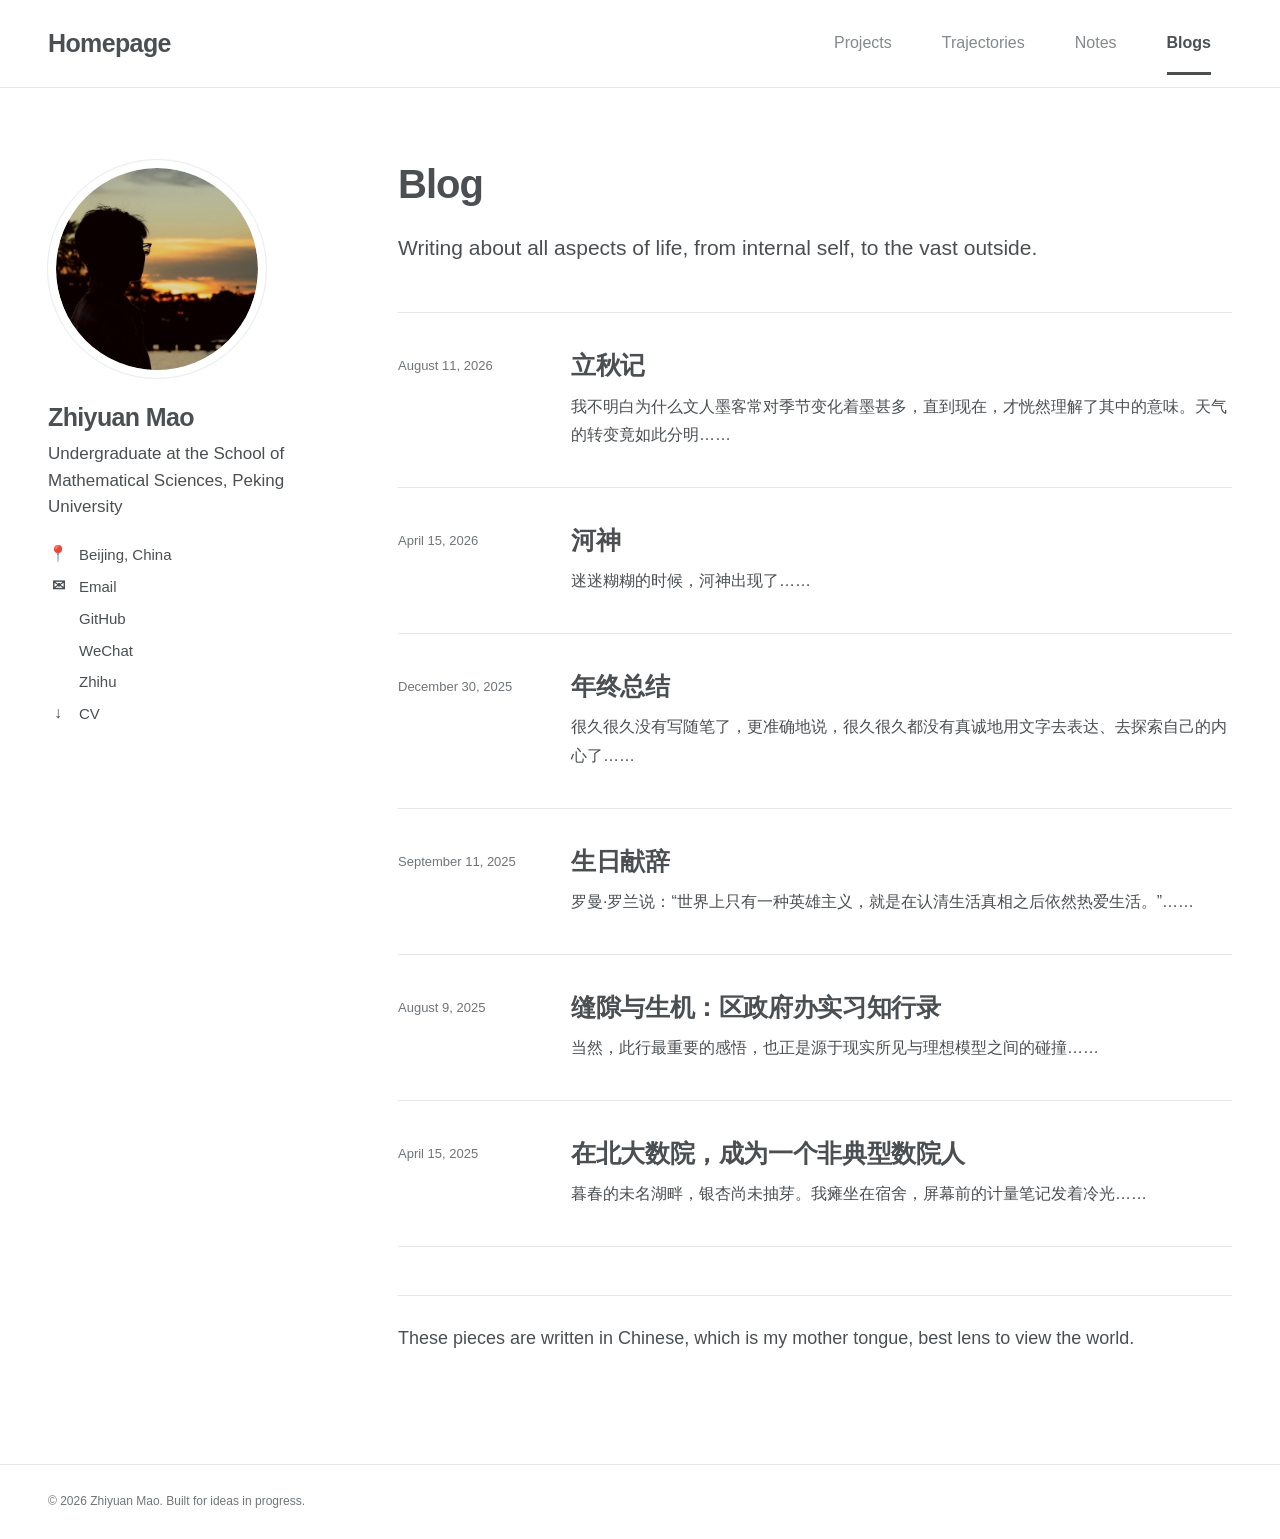
==== blog.html @ a297df73 "Rebuild personal academic website" ====
<!doctype html><html lang="en"><head><meta charset="utf-8"><meta name="viewport" content="width=device-width,initial-scale=1"><meta name="description" content="Essays and blog posts by Zhiyuan Mao."><title>Blogs · Zhiyuan Mao</title><link rel="icon" href="assets/images/site-icon.png" type="image/png"><link rel="apple-touch-icon" href="assets/images/site-icon.png"><link rel="stylesheet" href="styles.css?v=4"><script src="script.js" defer></script></head>
<body data-page="blog"><a class="skip-link" href="#content">Skip to content</a><header class="site-header"><div class="nav-wrap"><a class="site-name" href="index.html">Homepage</a><nav class="site-nav" id="site-nav"><a href="projects.html" data-nav="projects">Projects</a><a href="trajectories.html" data-nav="trajectories">Trajectories</a><a href="notes.html" data-nav="notes">Notes</a><a href="blog.html" data-nav="blog">Blogs</a></nav></div></header>
<div class="page-shell"><aside class="profile"><div class="avatar"><img src="assets/images/zhiyuan-sunset.jpg" alt="Zhiyuan Mao at sunset"></div><h1>Zhiyuan Mao</h1><p class="profile-role">Undergraduate at the School of Mathematical Sciences, Peking University</p><ul class="contact-list"><li><span class="contact-symbol" aria-hidden="true">📍</span> Beijing, China</li><li><span class="contact-symbol" aria-hidden="true">✉</span> <a href="mailto:2300012108@stu.pku.edu.cn">Email</a></li><li><span class="contact-symbol" aria-hidden="true"><img src="https://cdn.simpleicons.org/github/4b4f52" alt=""></span> <a href="https://github.com/maozy-leo" target="_blank" rel="noreferrer">GitHub</a></li><li><span class="contact-symbol" aria-hidden="true"><img src="https://cdn.simpleicons.org/wechat/4b4f52" alt=""></span> <button class="contact-copy" type="button" data-copy="Mzy_2005">WeChat</button></li><li><span class="contact-symbol" aria-hidden="true"><img src="https://cdn.simpleicons.org/zhihu/4b4f52" alt=""></span> <a href="https://www.zhihu.com/people/humble-90-68" target="_blank" rel="noreferrer">Zhihu</a></li><li><span class="contact-symbol" aria-hidden="true">↓</span> <a href="assets/documents/zhiyuan-mao-cv.pdf" target="_blank">CV</a></li></ul></aside>
<main class="content" id="content"><header class="page-header"><p class="eyebrow">Essays &amp; reflections</p><h1>Blog</h1><p class="lead">Writing about all aspects of life, from internal self, to the vast outside.</p></header>
<div class="post-list">
<a href="https://mp.weixin.qq.com/s/UsG-Gn15yuizBXa1ISyDGQ" target="_blank" rel="noreferrer"><time datetime="2026-08-11">August 11, 2026</time><div><h2>立秋记</h2><p lang="zh-CN">我不明白为什么文人墨客常对季节变化着墨甚多，直到现在，才恍然理解了其中的意味。天气的转变竟如此分明……</p></div></a>
<a href="https://mp.weixin.qq.com/s/AKpI6e7xXTWlcbPs5qrewg" target="_blank" rel="noreferrer"><time datetime="2026-04-15">April 15, 2026</time><div><h2>河神</h2><p lang="zh-CN">迷迷糊糊的时候，河神出现了……</p></div></a>
<a href="https://mp.weixin.qq.com/s/a4A9YScP0tRx94cl_0BNVg" target="_blank" rel="noreferrer"><time datetime="2025-12-30">December 30, 2025</time><div><h2>年终总结</h2><p lang="zh-CN">很久很久没有写随笔了，更准确地说，很久很久都没有真诚地用文字去表达、去探索自己的内心了……</p></div></a>
<a href="https://mp.weixin.qq.com/s/jt0pV4rtdBfdjqhhUS5bHw" target="_blank" rel="noreferrer"><time datetime="2025-09-11">September 11, 2025</time><div><h2>生日献辞</h2><p lang="zh-CN">罗曼·罗兰说：“世界上只有一种英雄主义，就是在认清生活真相之后依然热爱生活。”……</p></div></a>
<a href="https://mp.weixin.qq.com/s/BDJ0Nj8sqaiyDmtOJWQtOw" target="_blank" rel="noreferrer"><time datetime="2025-08-09">August 9, 2025</time><div><h2>缝隙与生机：区政府办实习知行录</h2><p lang="zh-CN">当然，此行最重要的感悟，也正是源于现实所见与理想模型之间的碰撞……</p></div></a>
<a href="https://mp.weixin.qq.com/s/tCWt-WNMfPXHjz2b7XeX2A" target="_blank" rel="noreferrer"><time datetime="2025-04-15">April 15, 2025</time><div><h2>在北大数院，成为一个非典型数院人</h2><p lang="zh-CN">暮春的未名湖畔，银杏尚未抽芽。我瘫坐在宿舍，屏幕前的计量笔记发着冷光……</p></div></a>
</div><p class="blog-closing">These pieces are written in Chinese, which is my mother tongue, best lens to view the world.</p>
</main></div><div class="copy-toast" role="status" aria-live="polite" aria-atomic="true">WeChat ID copied to clipboard.</div><footer class="site-footer"><p>© <span id="year"></span> Zhiyuan Mao. Built for ideas in progress.</p></footer></body></html>
---- styles.css ----
@import url('https://fonts.googleapis.com/css2?family=DM+Sans:wght@400;500;600&family=Libre+Franklin:wght@400;500;600;700&family=Source+Serif+4:opsz,wght@8..60,400;8..60,500;8..60,600&display=swap');

:root { --ink:#252a2e; --ink-soft:#5f686f; --ink-faint:#8b9297; --blue:#1769aa; --blue-dark:#0f4f83; --blue-pale:#e9f3fa; --line:#e2e6e8; --paper:#fff; --wash:#f6f8f9; --serif:"Source Serif 4",Georgia,serif; --sans:"Libre Franklin",Arial,sans-serif; --display:"DM Sans",Arial,sans-serif; --content:1120px; }
* { box-sizing:border-box; }
html { scroll-behavior:smooth; }
body { margin:0; background:var(--paper); color:var(--ink); font-family:var(--sans); font-size:15px; line-height:1.75; -webkit-font-smoothing:antialiased; }
a { color:var(--blue); text-decoration-thickness:1px; text-underline-offset:3px; }
a:hover { color:var(--blue-dark); }
.skip-link { position:fixed; left:16px; top:-80px; z-index:100; padding:9px 14px; background:var(--ink); color:white; }
.skip-link:focus { top:12px; }
.site-header { position:sticky; top:0; z-index:20; height:68px; border-bottom:1px solid var(--line); background:rgba(255,255,255,.94); backdrop-filter:blur(12px); }
.nav-wrap { width:min(calc(100% - 44px),var(--content)); height:100%; margin:0 auto; display:flex; align-items:center; }
.site-name { color:var(--ink); font-family:var(--display); font-size:19px; font-weight:600; letter-spacing:-.02em; text-decoration:none; }
.site-nav { display:flex; align-items:stretch; height:100%; margin-left:auto; }
.site-nav a { position:relative; display:grid; place-items:center; padding:0 18px; color:#4d555a; font-size:13px; font-weight:500; text-decoration:none; }
.site-nav a::after { content:""; position:absolute; left:18px; right:18px; bottom:-1px; height:2px; background:var(--blue); transform:scaleX(0); transition:transform .2s ease; }
.site-nav a:hover { color:var(--blue); }
.site-nav a.active { color:var(--ink); }
.site-nav a.active::after { transform:scaleX(1); }
.menu-button { display:none; margin-left:auto; border:0; background:transparent; color:var(--ink); font:600 13px var(--sans); }
.page-shell { width:min(calc(100% - 44px),var(--content)); margin:0 auto; display:grid; grid-template-columns:230px minmax(0,1fr); gap:clamp(54px,8vw,105px); padding:66px 0 90px; }
.profile { align-self:start; position:sticky; top:112px; }
.avatar { width:176px; height:176px; display:grid; place-items:center; border-radius:50%; background:radial-gradient(circle at 32% 26%,#edf5fa,#c6dfed 56%,#8bbbd4); box-shadow:inset 0 0 0 1px rgba(23,105,170,.12); }
.avatar img { position:relative; z-index:2; display:block; width:100%; height:100%; border-radius:inherit; object-fit:cover; object-position:center; }
.avatar span { color:rgba(15,79,131,.62); font-family:var(--serif); font-size:49px; font-weight:500; letter-spacing:-.05em; }
.profile h1 { margin:23px 0 4px; font:600 23px/1.25 var(--display); letter-spacing:-.025em; }
.profile-role { margin:0; color:var(--ink-soft); font:14px/1.55 var(--serif); }
.profile-line { margin:9px 0 24px; color:var(--ink-faint); font-size:11px; letter-spacing:.04em; text-transform:uppercase; }
.contact-list { display:grid; gap:9px; margin:0; padding:19px 0 0; border-top:1px solid var(--line); list-style:none; }
.profile .contact-list { margin-top:24px; }
.contact-list li { display:grid; grid-template-columns:18px 1fr; gap:6px; align-items:start; color:var(--ink-soft); font-size:12px; line-height:1.5; }
.contact-list li>span:first-child { color:var(--ink-faint); text-align:center; }
.contact-symbol { display:grid; width:20px; min-height:20px; place-items:center; font-size:16px; line-height:1; }
.contact-symbol img { display:block; width:16px; height:16px; }
.contact-list a { color:inherit; text-decoration:none; }
.contact-list a,.contact-copy { overflow-wrap:anywhere; }
.contact-list a:hover { color:var(--blue); }
.contact-copy { margin:0; padding:0; border:0; background:transparent; color:inherit; font:inherit; line-height:inherit; text-align:left; cursor:pointer; }
.contact-copy:hover,.contact-copy:focus-visible { color:var(--blue); text-decoration:underline; text-underline-offset:2px; }
.content { min-width:0; }
.intro { padding:3px 0 59px; border-bottom:1px solid var(--line); }
.eyebrow,.section-title>p { margin:0 0 11px; color:var(--blue); font-size:10px; font-weight:700; letter-spacing:.16em; text-transform:uppercase; }
.intro h2,.page-header h1 { margin:0 0 22px; font:500 clamp(39px,5vw,61px)/1.06 var(--serif); letter-spacing:-.035em; }
.lead { margin:0 0 26px; color:#353d42; font:400 clamp(20px,2.3vw,26px)/1.52 var(--serif); }
.intro>p:not(.eyebrow):not(.lead) { max-width:780px; color:var(--ink-soft); }
.intro-links { display:flex; gap:24px; align-items:center; margin-top:30px; }
.button { display:inline-flex; align-items:center; min-height:43px; padding:0 18px; border-radius:3px; background:var(--blue); color:white; font-size:12px; font-weight:600; text-decoration:none; }
.button:hover { background:var(--blue-dark); color:white; }
.text-link { font-size:12px; font-weight:600; text-decoration:none; }
.text-link span { margin-left:3px; }
.home-section { display:grid; grid-template-columns:220px 1fr; gap:35px; padding:55px 0; border-bottom:1px solid var(--line); }
.section-title h2 { margin:0; font:600 20px/1.25 var(--display); letter-spacing:-.025em; }
.timeline { display:grid; gap:30px; }
.timeline article { display:grid; grid-template-columns:105px 1fr; gap:20px; }
.timeline time,.honors-list>li>span { padding-top:3px; color:var(--ink-faint); font-size:10px; font-weight:600; letter-spacing:.04em; }
.timeline h3,.skill-grid h3 { margin:0; font:600 16px/1.35 var(--display); letter-spacing:-.015em; }
.timeline .meta { margin:2px 0 8px; color:var(--blue); font:500 13px/1.45 var(--serif); }
.timeline p:not(.meta),.skill-grid p { margin:0; color:var(--ink-soft); font-size:13px; line-height:1.65; }
.skill-grid { display:grid; grid-template-columns:repeat(3,1fr); gap:0; border:1px solid var(--line); }
.skill-grid article { min-height:185px; padding:20px; border-right:1px solid var(--line); }
.skill-grid article:last-child { border-right:0; }
.skill-grid h3 { margin-bottom:11px; }
.honors-list { display:grid; margin:0; padding:0; list-style:none; }
.honors-list li { display:grid; grid-template-columns:54px 1fr; gap:18px; padding:0 0 21px; margin:0 0 21px; border-bottom:1px solid var(--line); }
.honors-list li:last-child { margin:0; padding:0; border:0; }
.honors-list p { margin:0; color:var(--ink-soft); font-size:13px; line-height:1.55; }
.honors-list strong { color:var(--ink); font-weight:600; }
.time-note { font-size:.9em; font-weight:400; }
.simple-copy p { margin:0; }
.misc-list { margin:0; padding-left:20px; }
.misc-list li { margin:0 0 12px; }
.copy-toast { position:fixed; right:26px; bottom:26px; z-index:50; padding:11px 16px; border-radius:3px; background:#363a3d; color:#fff; font-size:13px; opacity:0; pointer-events:none; transform:translateY(10px); transition:opacity .18s ease,transform .18s ease; }
.copy-toast.show { opacity:1; transform:translateY(0); }
.next-section { margin-top:55px; padding:33px 38px; background:var(--wash); border-left:3px solid var(--blue); }
.next-section h2 { max-width:620px; margin:0 0 15px; font:500 26px/1.35 var(--serif); }
.page-header { padding:3px 0 46px; border-bottom:1px solid var(--line); }
.page-header .lead { max-width:760px; margin-bottom:0; }
.project-stack { display:grid; }
.project-entry { display:grid; grid-template-columns:42px 1fr; gap:28px; padding:44px 0; border-bottom:1px solid var(--line); }
.entry-number { padding-top:6px; color:var(--ink-faint); font:600 10px var(--display); }
.entry-meta { margin:0 0 8px; color:var(--blue); font-size:10px; font-weight:700; letter-spacing:.1em; text-transform:uppercase; }
.project-entry h2,.trajectory-list h2,.post-list h2 { margin:0 0 11px; font:500 25px/1.25 var(--serif); letter-spacing:-.015em; }
.project-entry p,.trajectory-list p,.post-list p { margin:0; color:var(--ink-soft); font-size:13px; }
.tags { display:flex; flex-wrap:wrap; gap:6px; margin-top:17px; }
.tags span { padding:3px 8px; border:1px solid #d7e2e8; border-radius:2px; background:#fafcfd; color:#54707f; font-size:9px; }
.entry-links { display:flex; flex-wrap:wrap; gap:19px; margin-top:17px; }
.entry-links a { font-size:11px; font-weight:600; text-decoration:none; }
.trajectory-list article { display:grid; grid-template-columns:128px 1fr; gap:30px; padding:43px 0; border-bottom:1px solid var(--line); }
.trajectory-date { padding-top:5px; color:var(--ink-faint); font-size:10px; font-weight:600; letter-spacing:.03em; }
.trajectory-list ul { margin:18px 0 0; padding-left:18px; color:var(--ink-soft); font-size:12px; }
.trajectory-list li { margin:4px 0; }
.placeholder-entry { background:linear-gradient(90deg,transparent,var(--wash)); }
.note-section { padding:49px 0 7px; }
.note-heading { display:grid; grid-template-columns:1fr .75fr; gap:35px; align-items:end; margin-bottom:23px; }
.note-heading h2 { margin:0; font:500 28px/1.25 var(--serif); }
.note-heading>p { margin:0; color:var(--ink-faint); font-size:11px; line-height:1.6; }
.note-grid { display:grid; grid-template-columns:repeat(3,1fr); border-top:1px solid var(--line); border-left:1px solid var(--line); }
.note-card { min-height:220px; display:flex; flex-direction:column; padding:20px; border-right:1px solid var(--line); border-bottom:1px solid var(--line); color:var(--ink); text-decoration:none; transition:background .2s,transform .2s; }
a.note-card:hover { position:relative; z-index:1; background:var(--blue-pale); color:var(--ink); transform:translateY(-3px); }
.note-card>span { color:var(--blue); font-size:9px; font-weight:700; letter-spacing:.08em; text-transform:uppercase; }
.note-card h3 { margin:18px 0 10px; font:500 19px/1.3 var(--serif); }
.note-card p { margin:0; color:var(--ink-soft); font-size:11px; line-height:1.6; }
.note-card i { margin-top:auto; padding-top:18px; color:var(--blue); font-size:10px; font-style:normal; font-weight:600; }
.note-card.muted { background:#fbfbfb; }
.note-card.muted i { color:var(--ink-faint); }
.course-note-card { min-height:155px; }
.technical-note-grid { grid-template-columns:repeat(2,1fr); }
.technical-note-card { min-height:205px; }
.post-list>a { display:grid; grid-template-columns:145px 1fr; gap:28px; padding:37px 0; border-bottom:1px solid var(--line); color:var(--ink); text-decoration:none; transition:padding .2s,background .2s; }
.post-list>a:hover { padding-left:12px; background:linear-gradient(90deg,var(--wash),transparent); color:var(--ink); }
.post-list time { padding-top:5px; color:var(--ink-faint); font-size:10px; }
.post-list>a>span { color:var(--blue); font-size:17px; }
.blog-closing { margin:48px 0 0; padding:28px 0 0; border-top:1px solid var(--line); color:var(--ink); font-size:18px; }
.site-footer { border-top:1px solid var(--line); }
.site-footer p { width:min(calc(100% - 44px),var(--content)); margin:0 auto; padding:27px 0; color:var(--ink-faint); font-size:10px; }

@media (max-width:860px) {
  .site-header { height:61px; }
  .nav-wrap { width:min(calc(100% - 32px),var(--content)); }
  .menu-button { display:block; }
  .site-nav { display:none; position:absolute; top:61px; left:0; right:0; height:auto; padding:8px 16px 14px; border-bottom:1px solid var(--line); background:white; box-shadow:0 10px 25px rgba(24,39,48,.08); }
  .site-nav.open { display:grid; }
  .site-nav a { display:block; padding:10px 0; }
  .site-nav a::after { display:none; }
  .page-shell { width:min(calc(100% - 32px),var(--content)); grid-template-columns:1fr; gap:45px; padding-top:40px; }
  .profile { position:static; display:grid; grid-template-columns:112px 1fr; column-gap:24px; align-items:center; padding-bottom:36px; border-bottom:1px solid var(--line); }
  .avatar { grid-row:1/span 4; width:112px; height:112px; }
  .avatar span { font-size:34px; }
  .profile h1 { margin-top:0; }
  .profile-line { margin-bottom:0; }
  .contact-list { grid-column:1/-1; grid-template-columns:repeat(2,minmax(0,1fr)); margin-top:25px; }
  .note-grid { grid-template-columns:repeat(2,1fr); }
}
@media (max-width:620px) {
  .page-shell { padding-bottom:60px; }
  .profile { grid-template-columns:82px 1fr; column-gap:18px; }
  .avatar { width:82px; height:82px; }
  .avatar span { font-size:27px; }
  .profile h1 { font-size:21px; }
  .contact-list { grid-template-columns:1fr; }
  .intro h2,.page-header h1 { font-size:39px; }
  .intro-links { align-items:flex-start; flex-direction:column; gap:14px; }
  .home-section { grid-template-columns:1fr; gap:24px; }
  .timeline article { grid-template-columns:85px 1fr; gap:14px; }
  .skill-grid { grid-template-columns:1fr; }
  .skill-grid article { min-height:0; border-right:0; border-bottom:1px solid var(--line); }
  .skill-grid article:last-child { border-bottom:0; }
  .next-section { padding:28px 24px; }
  .project-entry { grid-template-columns:28px 1fr; gap:12px; }
  .trajectory-list article { grid-template-columns:1fr; gap:8px; }
  .note-heading { grid-template-columns:1fr; gap:10px; }
  .note-grid { grid-template-columns:1fr; }
  .note-card { min-height:190px; }
  .course-note-card { min-height:150px; }
  .post-list>a { grid-template-columns:1fr; gap:8px; }
  .post-list time { grid-column:1/-1; }
}

/* Academic Pages visual language — intentionally close to the reference. */
:root {
  --ink:#4b4f52;
  --ink-soft:#505457;
  --ink-faint:#707579;
  --blue:#52adc8;
  --blue-dark:#318da9;
  --blue-pale:#f2fafc;
  --line:#e7e7e7;
  --wash:#f7f7f7;
  --sans:-apple-system,BlinkMacSystemFont,"Segoe UI",Roboto,"Helvetica Neue",Arial,sans-serif;
  --display:var(--sans);
  --serif:var(--sans);
  --content:1460px;
}

body { color:var(--ink); font-family:var(--sans); font-size:18px; line-height:1.65; }
a { color:var(--blue); text-decoration-thickness:1px; text-underline-offset:2px; }
.site-header { height:88px; background:#fff; backdrop-filter:none; }
.nav-wrap { width:min(calc(100% - 96px),var(--content)); }
.site-name { position:relative; align-self:stretch; display:flex; align-items:center; min-width:150px; color:var(--ink); font-size:25px; font-weight:700; letter-spacing:-.025em; }
.site-name::after { content:""; position:absolute; right:0; bottom:12px; left:0; height:3px; background:var(--ink); }
body:not([data-page="home"]) .site-name::after { display:none; }
.site-nav { gap:8px; }
.site-nav a { padding:0 21px; color:var(--ink); font-size:18px; font-weight:400; }
.site-nav a::after { display:none; }
.site-nav a:hover,.site-nav a.active { color:var(--blue); }
.site-nav a.active::after { display:block; right:21px; bottom:12px; left:21px; height:3px; background:var(--ink); transform:scaleX(1); }

.page-shell { width:min(calc(100% - 96px),var(--content)); grid-template-columns:270px minmax(0,1fr); gap:80px; padding:72px 0 110px; }
.profile { top:126px; }
.avatar { position:relative; width:218px; height:218px; overflow:hidden; border:8px solid #fff; outline:1px solid #eceeef; background:#e1e3e4; box-shadow:0 0 0 1px #f3f3f3; }
.avatar span { display:none; }
.avatar::before { content:""; position:absolute; z-index:1; top:42px; left:50%; width:78px; height:78px; border-radius:50%; background:#adb2b5; transform:translateX(-50%); }
.avatar::after { content:""; position:absolute; bottom:-9px; left:50%; width:190px; height:108px; border-radius:50% 50% 0 0; background:#adb2b5; transform:translateX(-50%); }
.profile h1 { margin:24px 0 8px; color:var(--ink); font-size:25px; font-weight:700; letter-spacing:-.025em; }
.profile-role { color:var(--ink); font-family:var(--sans); font-size:17px; line-height:1.55; }
.profile-line { margin:10px 0 28px; color:var(--ink-soft); font-size:13px; letter-spacing:0; text-transform:none; }
.contact-list { gap:10px; padding-top:0; border-top:0; }
.contact-list li { grid-template-columns:24px 1fr; gap:7px; color:var(--ink); font-size:15px; line-height:1.45; }
.contact-list li>span:first-child { color:var(--ink); font-weight:700; }

.intro { padding:2px 0 62px; }
.eyebrow { display:none; }
.intro h2,.page-header h1 { margin:0 0 25px; color:var(--ink); font-family:var(--sans); font-size:40px; font-weight:700; line-height:1.12; letter-spacing:-.025em; }
.lead { margin-bottom:25px; color:var(--ink); font-family:var(--sans); font-size:21px; line-height:1.55; }
.intro>p:not(.eyebrow):not(.lead) { max-width:none; margin:0 0 23px; color:var(--ink); font-size:18px; line-height:1.65; }
.intro-links { margin-top:23px; }
.button { min-height:auto; padding:0; border-radius:0; background:transparent; color:var(--blue); font-size:17px; font-weight:400; text-decoration:underline; text-underline-offset:2px; }
.button:hover { background:transparent; color:var(--blue-dark); }
.text-link { font-size:17px; font-weight:400; text-decoration:underline; }

.home-section { grid-template-columns:220px 1fr; gap:42px; padding:55px 0; }
.section-title>p { margin-bottom:8px; color:var(--ink-faint); font-size:11px; }
.section-title h2 { color:var(--ink); font-size:23px; font-weight:700; }
.timeline time,.honors-list>li>span { color:var(--ink-faint); font-size:12px; }
.timeline h3,.skill-grid h3 { color:var(--ink); font-size:18px; font-weight:700; }
.timeline .meta { color:var(--blue); font-family:var(--sans); font-size:15px; }
.timeline p:not(.meta),.skill-grid p,.honors-list p { color:var(--ink); font-size:15px; line-height:1.6; }
.skill-grid article { min-height:205px; padding:24px; }
.next-section { background:#fafafa; border-left:0; }
.next-section h2 { font-family:var(--sans); font-size:24px; font-weight:700; }

.page-header { padding:2px 0 48px; }
.page-header .lead { max-width:none; }
.entry-meta { color:var(--blue); }
.project-entry h2,.trajectory-list h2,.post-list h2,.note-heading h2,.note-card h3 { color:var(--ink); font-family:var(--sans); font-weight:700; }
.project-entry h2,.trajectory-list h2,.post-list h2 { font-size:25px; }
.project-entry p,.trajectory-list p,.post-list p { color:var(--ink); font-size:16px; line-height:1.65; }
.project-entry .project-award { margin:0 0 13px; color:var(--blue-dark); font-size:13px; line-height:1.55; }
.entry-links a { font-size:15px; font-weight:400; text-decoration:underline; }
.tags span { color:var(--ink-soft); font-size:11px; }
.trajectory-list ul { color:var(--ink); font-size:15px; }
.note-heading>p,.note-card p { color:var(--ink); }
.note-card>span { color:var(--blue); }
.note-card i { font-size:13px; font-weight:400; text-decoration:underline; }
.post-list time { font-size:13px; }
.post-list p[lang="zh-CN"] { line-height:1.8; }
.site-footer p { width:min(calc(100% - 96px),var(--content)); font-size:12px; }

@media (max-width:1100px) {
  .site-name { min-width:150px; }
  .site-nav a { padding:0 12px; font-size:16px; }
  .page-shell { grid-template-columns:230px minmax(0,1fr); gap:50px; }
}

@media (max-width:860px) {
  .site-header { height:68px; }
  .nav-wrap { width:min(calc(100% - 36px),var(--content)); }
  .site-name { min-width:0; font-size:22px; }
  .site-name::after { bottom:8px; height:2px; }
  .site-nav { top:68px; gap:0; }
  .site-nav a { font-size:16px; }
  .site-nav a.active::after { display:none; }
  .page-shell { width:min(calc(100% - 36px),var(--content)); grid-template-columns:1fr; gap:45px; padding-top:44px; }
  .profile { grid-template-columns:130px 1fr; }
  .avatar { width:130px; height:130px; }
  .avatar::before { top:23px; width:48px; height:48px; }
  .avatar::after { width:112px; height:63px; }
  .contact-list { grid-template-columns:repeat(2,minmax(0,1fr)); }
}

@media (max-width:620px) {
  body { font-size:16px; }
  .profile { grid-template-columns:92px 1fr; }
  .avatar { width:92px; height:92px; }
  .avatar::before { top:15px; width:35px; height:35px; }
  .avatar::after { width:82px; height:47px; }
  .profile h1 { font-size:21px; }
  .profile-role { font-size:15px; }
  .contact-list { grid-template-columns:1fr; }
  .intro h2,.page-header h1 { font-size:34px; }
  .lead { font-size:19px; }
  .intro>p:not(.eyebrow):not(.lead) { font-size:16px; }
  .home-section { grid-template-columns:1fr; }
}

/* Persistent flat navigation and a single homepage footer divider. */
.menu-button { display:none !important; }
.site-nav a { color:#85898c; font-size:16px; font-weight:400; }
.site-nav a.active { color:var(--ink); font-weight:700; }
body[data-page="home"] .home-section:last-of-type { padding-bottom:38px; border-bottom:0; }
body[data-page="home"] .page-shell { padding-bottom:0; }
body[data-page="projects"] .project-entry:last-child { border-bottom:0; }

@media (max-width:860px) {
  .site-nav { position:static; display:flex; height:100%; margin-left:auto; padding:0; border:0; background:transparent; box-shadow:none; }
  .site-nav a { display:flex; align-items:center; padding:0 9px; color:#85898c; font-size:13px; }
  .site-nav a.active { color:var(--ink); font-weight:700; }
  .site-nav a.active::after { display:block; right:9px; bottom:8px; left:9px; height:2px; }
}

@media (max-width:620px) {
  .nav-wrap { width:calc(100% - 20px); }
  .site-name { min-width:auto; font-size:18px; }
  .site-nav a { padding:0 5px; font-size:11px; letter-spacing:-.01em; }
  .site-nav a.active::after { right:5px; bottom:7px; left:5px; }
}

/* Notes — compact academic archive. */
body[data-page="notes"] .notes-header { padding-bottom:54px; border-bottom:0; }
.notes-intro { margin:0; padding:3px 0 3px 25px; border-left:3px solid var(--blue); font-size:20px; line-height:1.65; }
.notes-section { padding:39px 0 5px; border-top:1px solid var(--line); }
.notes-section + .notes-section { margin-top:50px; }
.notes-section-heading { display:flex; align-items:baseline; justify-content:space-between; gap:24px; }
.notes-section-heading h2 { margin:0; color:var(--ink); font-size:29px; line-height:1.2; }
.notes-section-heading>span { flex:none; color:var(--ink-faint); font-size:11px; font-weight:700; letter-spacing:.08em; text-transform:uppercase; }
.notes-section-description { max-width:620px; margin:10px 0 31px; color:var(--ink-faint); font-size:14px; line-height:1.6; }
.course-groups { display:grid; gap:34px; }
.course-group { display:grid; grid-template-columns:190px minmax(0,1fr); gap:34px; }
.course-group>header { display:flex; align-items:flex-start; justify-content:space-between; gap:12px; padding-top:13px; border-top:2px solid var(--ink); }
.course-group>header h3 { margin:0; color:var(--ink); font-size:15px; line-height:1.45; }
.course-group>header span { color:var(--ink-faint); font-size:10px; font-weight:700; }
.course-list { display:grid; grid-template-columns:repeat(2,minmax(0,1fr)); column-gap:24px; }
.course-list a { display:flex; align-items:center; justify-content:space-between; gap:16px; min-height:58px; padding:10px 12px; border-top:1px solid var(--line); color:var(--ink); font-size:14px; font-weight:600; line-height:1.35; text-decoration:none; transition:background .18s,color .18s,padding .18s; }
.course-list a:hover { padding-left:17px; background:var(--blue-pale); color:var(--blue-dark); }
.course-list i { flex:none; color:var(--blue); font-size:14px; font-style:normal; font-weight:400; }
.technical-note-grid { display:grid; grid-template-columns:repeat(2,minmax(0,1fr)); gap:22px; }
.technical-note { min-height:235px; display:flex; flex-direction:column; padding:24px 25px; border:1px solid var(--line); border-top:3px solid var(--blue); background:#fcfcfc; color:var(--ink); text-decoration:none; transition:background .18s,box-shadow .18s,transform .18s; }
.technical-note:hover { background:var(--blue-pale); box-shadow:0 10px 26px rgba(35,69,82,.08); color:var(--ink); transform:translateY(-3px); }
.technical-number { align-self:flex-end; color:#b9bdc0; font-size:28px; font-weight:300; line-height:1; }
.technical-source { margin-top:-7px; color:var(--blue); font-size:10px; font-weight:700; letter-spacing:.09em; text-transform:uppercase; }
.technical-note h3 { margin:17px 0 11px; color:var(--ink); font-size:21px; line-height:1.3; }
.technical-note p { margin:0; color:var(--ink-soft); font-size:13px; line-height:1.65; }
.technical-note i { margin-top:auto; padding-top:24px; color:var(--blue-dark); font-size:13px; font-style:normal; text-decoration:underline; text-underline-offset:2px; }

@media (max-width:860px) {
  .course-group { grid-template-columns:155px minmax(0,1fr); gap:24px; }
}

@media (max-width:620px) {
  body[data-page="notes"] .notes-header { padding-bottom:42px; }
  .notes-intro { padding-left:18px; font-size:17px; }
  .notes-section { padding-top:31px; }
  .notes-section + .notes-section { margin-top:42px; }
  .notes-section-heading h2 { font-size:25px; }
  .course-group { grid-template-columns:1fr; gap:9px; }
  .course-group>header { padding-top:11px; }
  .course-list { grid-template-columns:1fr; }
  .course-list a { min-height:54px; }
  .technical-note-grid { grid-template-columns:1fr; }
  .technical-note { min-height:215px; }
}

/* Trajectories — interactive timeline. */
body[data-page="trajectories"] .page-header { border-bottom:0; }
.trajectory-explorer { display:grid; grid-template-columns:275px minmax(0,1fr); gap:48px; padding-top:28px; border-top:1px solid var(--line); }
.trajectory-nav { position:relative; }
.trajectory-nav::before { content:""; position:absolute; top:9px; bottom:38px; left:7px; width:1px; background:var(--line); }
.trajectory-point { position:relative; width:100%; display:block; padding:0 0 31px 35px; border:0; background:transparent; color:var(--ink-faint); font:inherit; text-align:left; cursor:pointer; }
.trajectory-point::before { content:""; position:absolute; z-index:1; top:6px; left:1px; width:13px; height:13px; border:2px solid #b9bdc0; border-radius:50%; background:#fff; transition:border-color .18s,background .18s,box-shadow .18s,transform .18s; }
.trajectory-point:hover::before,.trajectory-point:focus-visible::before,.trajectory-point.active::before { border-color:var(--blue); background:var(--blue); box-shadow:0 0 0 5px var(--blue-pale); transform:scale(1.06); }
.trajectory-point:focus-visible { outline:0; }
.trajectory-point-date { display:block; color:var(--ink-faint); font-size:11px; font-weight:700; letter-spacing:.04em; text-transform:uppercase; transition:color .18s; }
.trajectory-point-summary { display:block; margin-top:5px; color:inherit; font-size:13px; line-height:1.45; transition:color .18s; }
.trajectory-point:hover .trajectory-point-date,.trajectory-point.active .trajectory-point-date { color:var(--blue-dark); }
.trajectory-point:hover .trajectory-point-summary,.trajectory-point.active .trajectory-point-summary { color:var(--ink); }
.trajectory-details { min-width:0; }
.trajectory-panel { min-height:430px; padding:34px 36px 38px; border-top:3px solid var(--blue); background:#fafafa; animation:trajectory-panel-in .24s ease both; }
.trajectory-panel[hidden] { display:none; }
.trajectory-panel .entry-meta { margin-bottom:12px; }
.trajectory-panel h2 { margin:0 0 18px; color:var(--ink); font-size:29px; line-height:1.25; }
.trajectory-panel p { margin:0; color:var(--ink); font-size:16px; line-height:1.72; }
.trajectory-panel ul { margin:22px 0 0; padding-left:21px; color:var(--ink); font-size:15px; line-height:1.65; }
.trajectory-panel li + li { margin-top:10px; }
.trajectory-panel .entry-links { margin-top:25px; }
.trajectory-panel-next { background:linear-gradient(135deg,#fafafa,var(--blue-pale)); }
@keyframes trajectory-panel-in { from { opacity:0; transform:translateY(5px); } to { opacity:1; transform:none; } }

@media (max-width:720px) {
  .trajectory-explorer { grid-template-columns:1fr; gap:26px; }
  .trajectory-nav { display:grid; grid-template-columns:repeat(2,minmax(0,1fr)); gap:0 18px; }
  .trajectory-nav::before { display:none; }
  .trajectory-point { min-height:74px; padding:13px 8px 13px 27px; border-top:1px solid var(--line); }
  .trajectory-point::before { top:17px; left:4px; }
  .trajectory-panel { min-height:0; padding:27px 24px 31px; }
  .trajectory-panel h2 { font-size:24px; }
}

@media (max-width:420px) {
  .trajectory-nav { grid-template-columns:1fr; }
  .trajectory-point { min-height:66px; }
}

@media (prefers-reduced-motion:reduce) {
  .trajectory-panel { animation:none; }
}
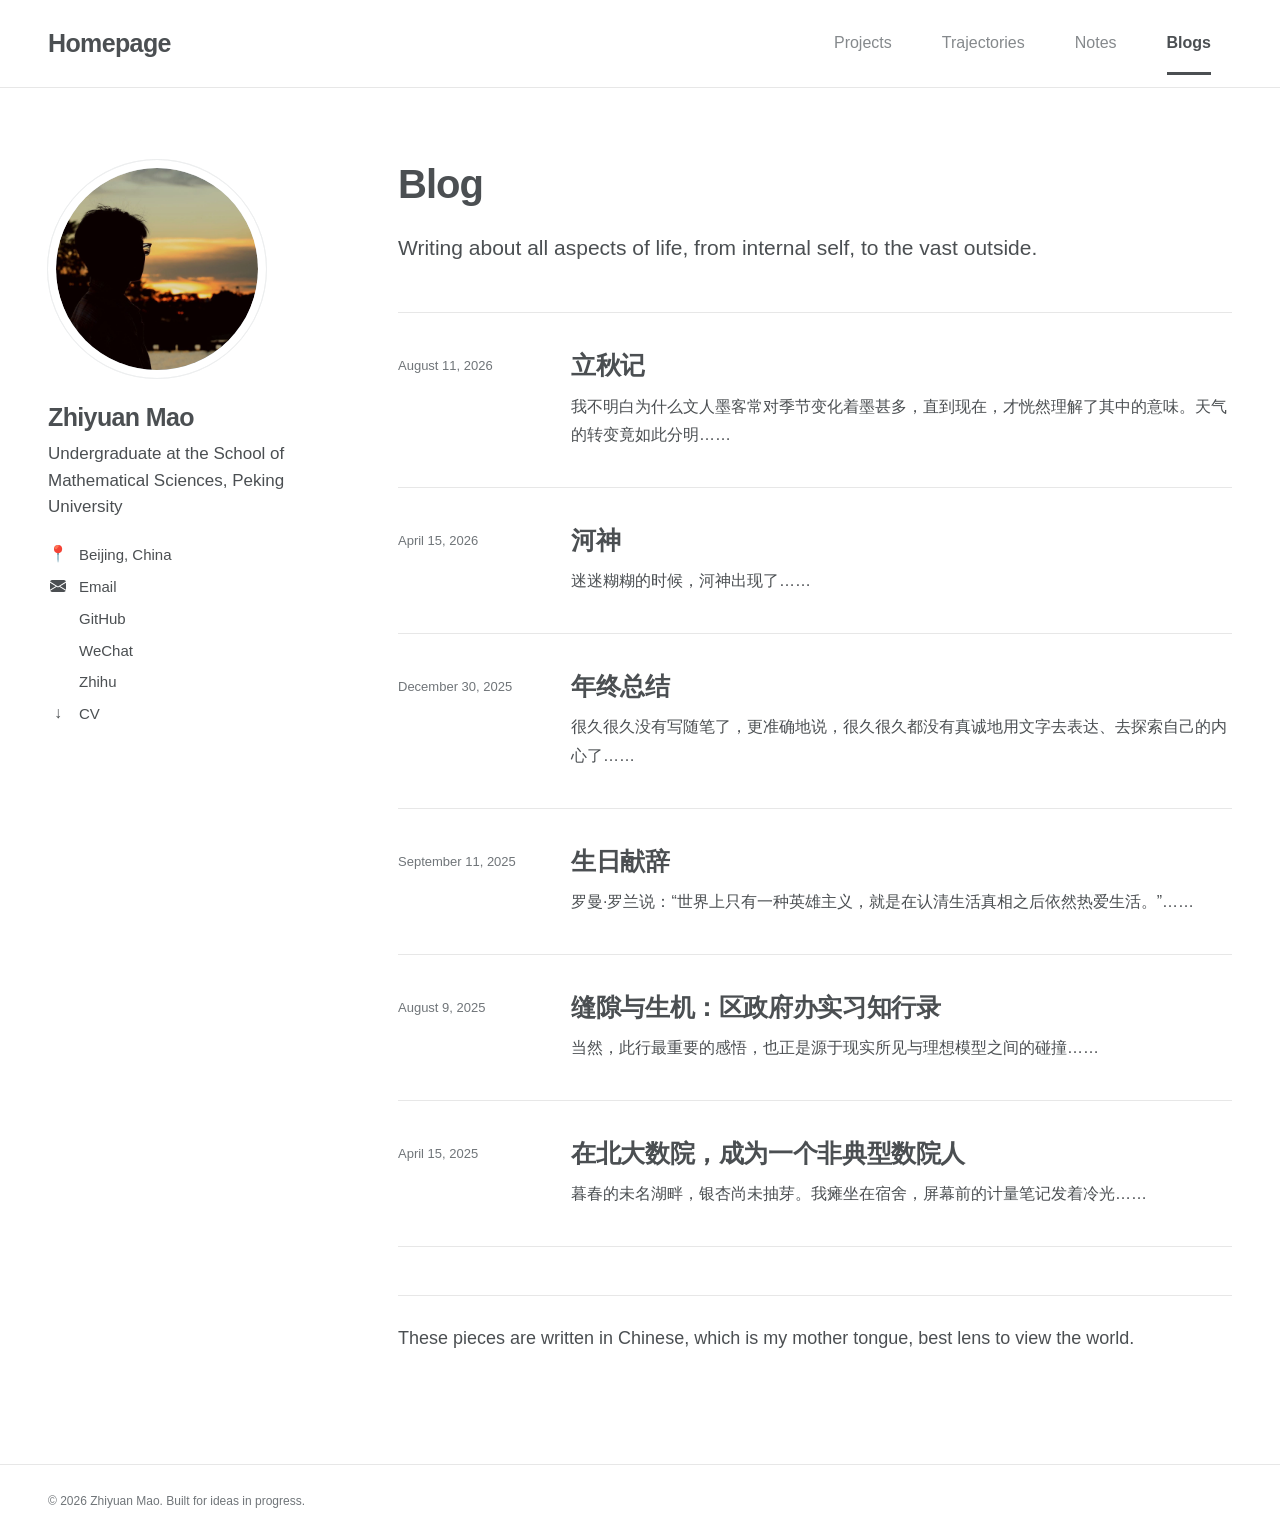
==== commit fbfd5b45: "Refine contact icon and course label" ====
--- a/blog.html
+++ b/blog.html
@@ -1,6 +1,6 @@
 <!doctype html><html lang="en"><head><meta charset="utf-8"><meta name="viewport" content="width=device-width,initial-scale=1"><meta name="description" content="Essays and blog posts by Zhiyuan Mao."><title>Blogs · Zhiyuan Mao</title><link rel="icon" href="assets/images/site-icon.png" type="image/png"><link rel="apple-touch-icon" href="assets/images/site-icon.png"><link rel="stylesheet" href="styles.css?v=4"><script src="script.js" defer></script></head>
 <body data-page="blog"><a class="skip-link" href="#content">Skip to content</a><header class="site-header"><div class="nav-wrap"><a class="site-name" href="index.html">Homepage</a><nav class="site-nav" id="site-nav"><a href="projects.html" data-nav="projects">Projects</a><a href="trajectories.html" data-nav="trajectories">Trajectories</a><a href="notes.html" data-nav="notes">Notes</a><a href="blog.html" data-nav="blog">Blogs</a></nav></div></header>
-<div class="page-shell"><aside class="profile"><div class="avatar"><img src="assets/images/zhiyuan-sunset.jpg" alt="Zhiyuan Mao at sunset"></div><h1>Zhiyuan Mao</h1><p class="profile-role">Undergraduate at the School of Mathematical Sciences, Peking University</p><ul class="contact-list"><li><span class="contact-symbol" aria-hidden="true">📍</span> Beijing, China</li><li><span class="contact-symbol" aria-hidden="true">✉</span> <a href="mailto:2300012108@stu.pku.edu.cn">Email</a></li><li><span class="contact-symbol" aria-hidden="true"><img src="https://cdn.simpleicons.org/github/4b4f52" alt=""></span> <a href="https://github.com/maozy-leo" target="_blank" rel="noreferrer">GitHub</a></li><li><span class="contact-symbol" aria-hidden="true"><img src="https://cdn.simpleicons.org/wechat/4b4f52" alt=""></span> <button class="contact-copy" type="button" data-copy="Mzy_2005">WeChat</button></li><li><span class="contact-symbol" aria-hidden="true"><img src="https://cdn.simpleicons.org/zhihu/4b4f52" alt=""></span> <a href="https://www.zhihu.com/people/humble-90-68" target="_blank" rel="noreferrer">Zhihu</a></li><li><span class="contact-symbol" aria-hidden="true">↓</span> <a href="assets/documents/zhiyuan-mao-cv.pdf" target="_blank">CV</a></li></ul></aside>
+<div class="page-shell"><aside class="profile"><div class="avatar"><img src="assets/images/zhiyuan-sunset.jpg" alt="Zhiyuan Mao at sunset"></div><h1>Zhiyuan Mao</h1><p class="profile-role">Undergraduate at the School of Mathematical Sciences, Peking University</p><ul class="contact-list"><li><span class="contact-symbol" aria-hidden="true">📍</span> Beijing, China</li><li><span class="contact-symbol" aria-hidden="true"><img src="assets/images/email.svg" alt=""></span> <a href="mailto:2300012108@stu.pku.edu.cn">Email</a></li><li><span class="contact-symbol" aria-hidden="true"><img src="https://cdn.simpleicons.org/github/4b4f52" alt=""></span> <a href="https://github.com/maozy-leo" target="_blank" rel="noreferrer">GitHub</a></li><li><span class="contact-symbol" aria-hidden="true"><img src="https://cdn.simpleicons.org/wechat/4b4f52" alt=""></span> <button class="contact-copy" type="button" data-copy="Mzy_2005">WeChat</button></li><li><span class="contact-symbol" aria-hidden="true"><img src="https://cdn.simpleicons.org/zhihu/4b4f52" alt=""></span> <a href="https://www.zhihu.com/people/humble-90-68" target="_blank" rel="noreferrer">Zhihu</a></li><li><span class="contact-symbol" aria-hidden="true">↓</span> <a href="assets/documents/zhiyuan-mao-cv.pdf" target="_blank">CV</a></li></ul></aside>
 <main class="content" id="content"><header class="page-header"><p class="eyebrow">Essays &amp; reflections</p><h1>Blog</h1><p class="lead">Writing about all aspects of life, from internal self, to the vast outside.</p></header>
 <div class="post-list">
 <a href="https://mp.weixin.qq.com/s/UsG-Gn15yuizBXa1ISyDGQ" target="_blank" rel="noreferrer"><time datetime="2026-08-11">August 11, 2026</time><div><h2>立秋记</h2><p lang="zh-CN">我不明白为什么文人墨客常对季节变化着墨甚多，直到现在，才恍然理解了其中的意味。天气的转变竟如此分明……</p></div></a>
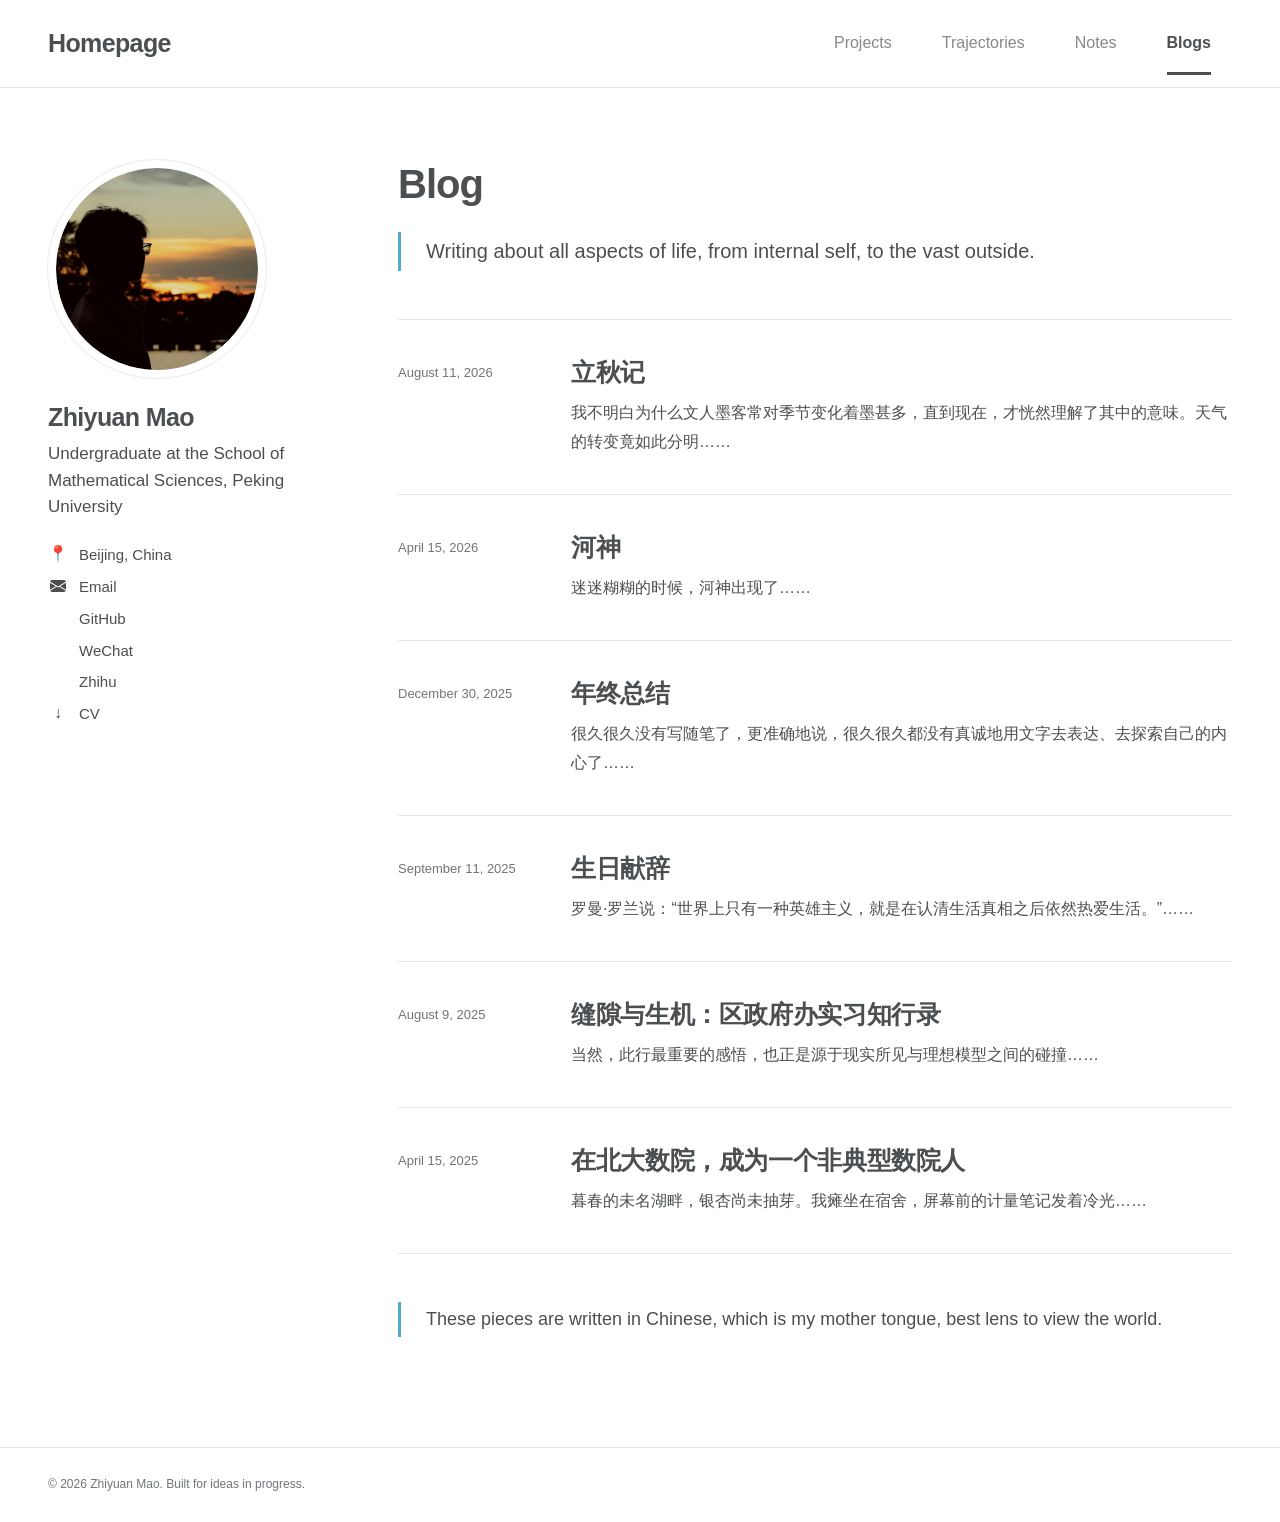
==== commit a508bcd9: "Polish section accents and notes copy" ====
--- a/blog.html
+++ b/blog.html
@@ -1,7 +1,7 @@
-<!doctype html><html lang="en"><head><meta charset="utf-8"><meta name="viewport" content="width=device-width,initial-scale=1"><meta name="description" content="Essays and blog posts by Zhiyuan Mao."><title>Blogs · Zhiyuan Mao</title><link rel="icon" href="assets/images/site-icon.png" type="image/png"><link rel="apple-touch-icon" href="assets/images/site-icon.png"><link rel="stylesheet" href="styles.css?v=4"><script src="script.js" defer></script></head>
+<!doctype html><html lang="en"><head><meta charset="utf-8"><meta name="viewport" content="width=device-width,initial-scale=1"><meta name="description" content="Essays and blog posts by Zhiyuan Mao."><title>Blogs · Zhiyuan Mao</title><link rel="icon" href="assets/images/site-icon.png" type="image/png"><link rel="apple-touch-icon" href="assets/images/site-icon.png"><link rel="stylesheet" href="styles.css?v=6"><script src="script.js" defer></script></head>
 <body data-page="blog"><a class="skip-link" href="#content">Skip to content</a><header class="site-header"><div class="nav-wrap"><a class="site-name" href="index.html">Homepage</a><nav class="site-nav" id="site-nav"><a href="projects.html" data-nav="projects">Projects</a><a href="trajectories.html" data-nav="trajectories">Trajectories</a><a href="notes.html" data-nav="notes">Notes</a><a href="blog.html" data-nav="blog">Blogs</a></nav></div></header>
 <div class="page-shell"><aside class="profile"><div class="avatar"><img src="assets/images/zhiyuan-sunset.jpg" alt="Zhiyuan Mao at sunset"></div><h1>Zhiyuan Mao</h1><p class="profile-role">Undergraduate at the School of Mathematical Sciences, Peking University</p><ul class="contact-list"><li><span class="contact-symbol" aria-hidden="true">📍</span> Beijing, China</li><li><span class="contact-symbol" aria-hidden="true"><img src="assets/images/email.svg" alt=""></span> <a href="mailto:2300012108@stu.pku.edu.cn">Email</a></li><li><span class="contact-symbol" aria-hidden="true"><img src="https://cdn.simpleicons.org/github/4b4f52" alt=""></span> <a href="https://github.com/maozy-leo" target="_blank" rel="noreferrer">GitHub</a></li><li><span class="contact-symbol" aria-hidden="true"><img src="https://cdn.simpleicons.org/wechat/4b4f52" alt=""></span> <button class="contact-copy" type="button" data-copy="Mzy_2005">WeChat</button></li><li><span class="contact-symbol" aria-hidden="true"><img src="https://cdn.simpleicons.org/zhihu/4b4f52" alt=""></span> <a href="https://www.zhihu.com/people/humble-90-68" target="_blank" rel="noreferrer">Zhihu</a></li><li><span class="contact-symbol" aria-hidden="true">↓</span> <a href="assets/documents/zhiyuan-mao-cv.pdf" target="_blank">CV</a></li></ul></aside>
-<main class="content" id="content"><header class="page-header"><p class="eyebrow">Essays &amp; reflections</p><h1>Blog</h1><p class="lead">Writing about all aspects of life, from internal self, to the vast outside.</p></header>
+<main class="content" id="content"><header class="page-header"><p class="eyebrow">Essays &amp; reflections</p><h1>Blog</h1><p class="lead accent-intro">Writing about all aspects of life, from internal self, to the vast outside.</p></header>
 <div class="post-list">
 <a href="https://mp.weixin.qq.com/s/UsG-Gn15yuizBXa1ISyDGQ" target="_blank" rel="noreferrer"><time datetime="2026-08-11">August 11, 2026</time><div><h2>立秋记</h2><p lang="zh-CN">我不明白为什么文人墨客常对季节变化着墨甚多，直到现在，才恍然理解了其中的意味。天气的转变竟如此分明……</p></div></a>
 <a href="https://mp.weixin.qq.com/s/AKpI6e7xXTWlcbPs5qrewg" target="_blank" rel="noreferrer"><time datetime="2026-04-15">April 15, 2026</time><div><h2>河神</h2><p lang="zh-CN">迷迷糊糊的时候，河神出现了……</p></div></a>
--- a/styles.css
+++ b/styles.css
@@ -110,7 +110,7 @@
 .post-list>a:hover { padding-left:12px; background:linear-gradient(90deg,var(--wash),transparent); color:var(--ink); }
 .post-list time { padding-top:5px; color:var(--ink-faint); font-size:10px; }
 .post-list>a>span { color:var(--blue); font-size:17px; }
-.blog-closing { margin:48px 0 0; padding:28px 0 0; border-top:1px solid var(--line); color:var(--ink); font-size:18px; }
+.blog-closing { margin:48px 0 0; padding:3px 0 3px 25px; border-left:3px solid var(--blue); color:var(--ink); font-size:18px; }
 .site-footer { border-top:1px solid var(--line); }
 .site-footer p { width:min(calc(100% - 44px),var(--content)); margin:0 auto; padding:27px 0; color:var(--ink-faint); font-size:10px; }
 
@@ -297,7 +297,7 @@
 
 /* Notes — compact academic archive. */
 body[data-page="notes"] .notes-header { padding-bottom:54px; border-bottom:0; }
-.notes-intro { margin:0; padding:3px 0 3px 25px; border-left:3px solid var(--blue); font-size:20px; line-height:1.65; }
+.notes-intro,.accent-intro { margin:0; padding:3px 0 3px 25px; border-left:3px solid var(--blue); font-size:20px; line-height:1.65; }
 .notes-section { padding:39px 0 5px; border-top:1px solid var(--line); }
 .notes-section + .notes-section { margin-top:50px; }
 .notes-section-heading { display:flex; align-items:baseline; justify-content:space-between; gap:24px; }
@@ -328,7 +328,7 @@
 
 @media (max-width:620px) {
   body[data-page="notes"] .notes-header { padding-bottom:42px; }
-  .notes-intro { padding-left:18px; font-size:17px; }
+  .notes-intro,.accent-intro { padding-left:18px; font-size:17px; }
   .notes-section { padding-top:31px; }
   .notes-section + .notes-section { margin-top:42px; }
   .notes-section-heading h2 { font-size:25px; }
@@ -362,7 +362,7 @@
 .trajectory-panel ul { margin:22px 0 0; padding-left:21px; color:var(--ink); font-size:15px; line-height:1.65; }
 .trajectory-panel li + li { margin-top:10px; }
 .trajectory-panel .entry-links { margin-top:25px; }
-.trajectory-panel-next { background:linear-gradient(135deg,#fafafa,var(--blue-pale)); }
+.trajectory-panel-next { border-top:0; border-left:3px solid var(--blue); background:linear-gradient(135deg,#fafafa,var(--blue-pale)); }
 @keyframes trajectory-panel-in { from { opacity:0; transform:translateY(5px); } to { opacity:1; transform:none; } }
 
 @media (max-width:720px) {
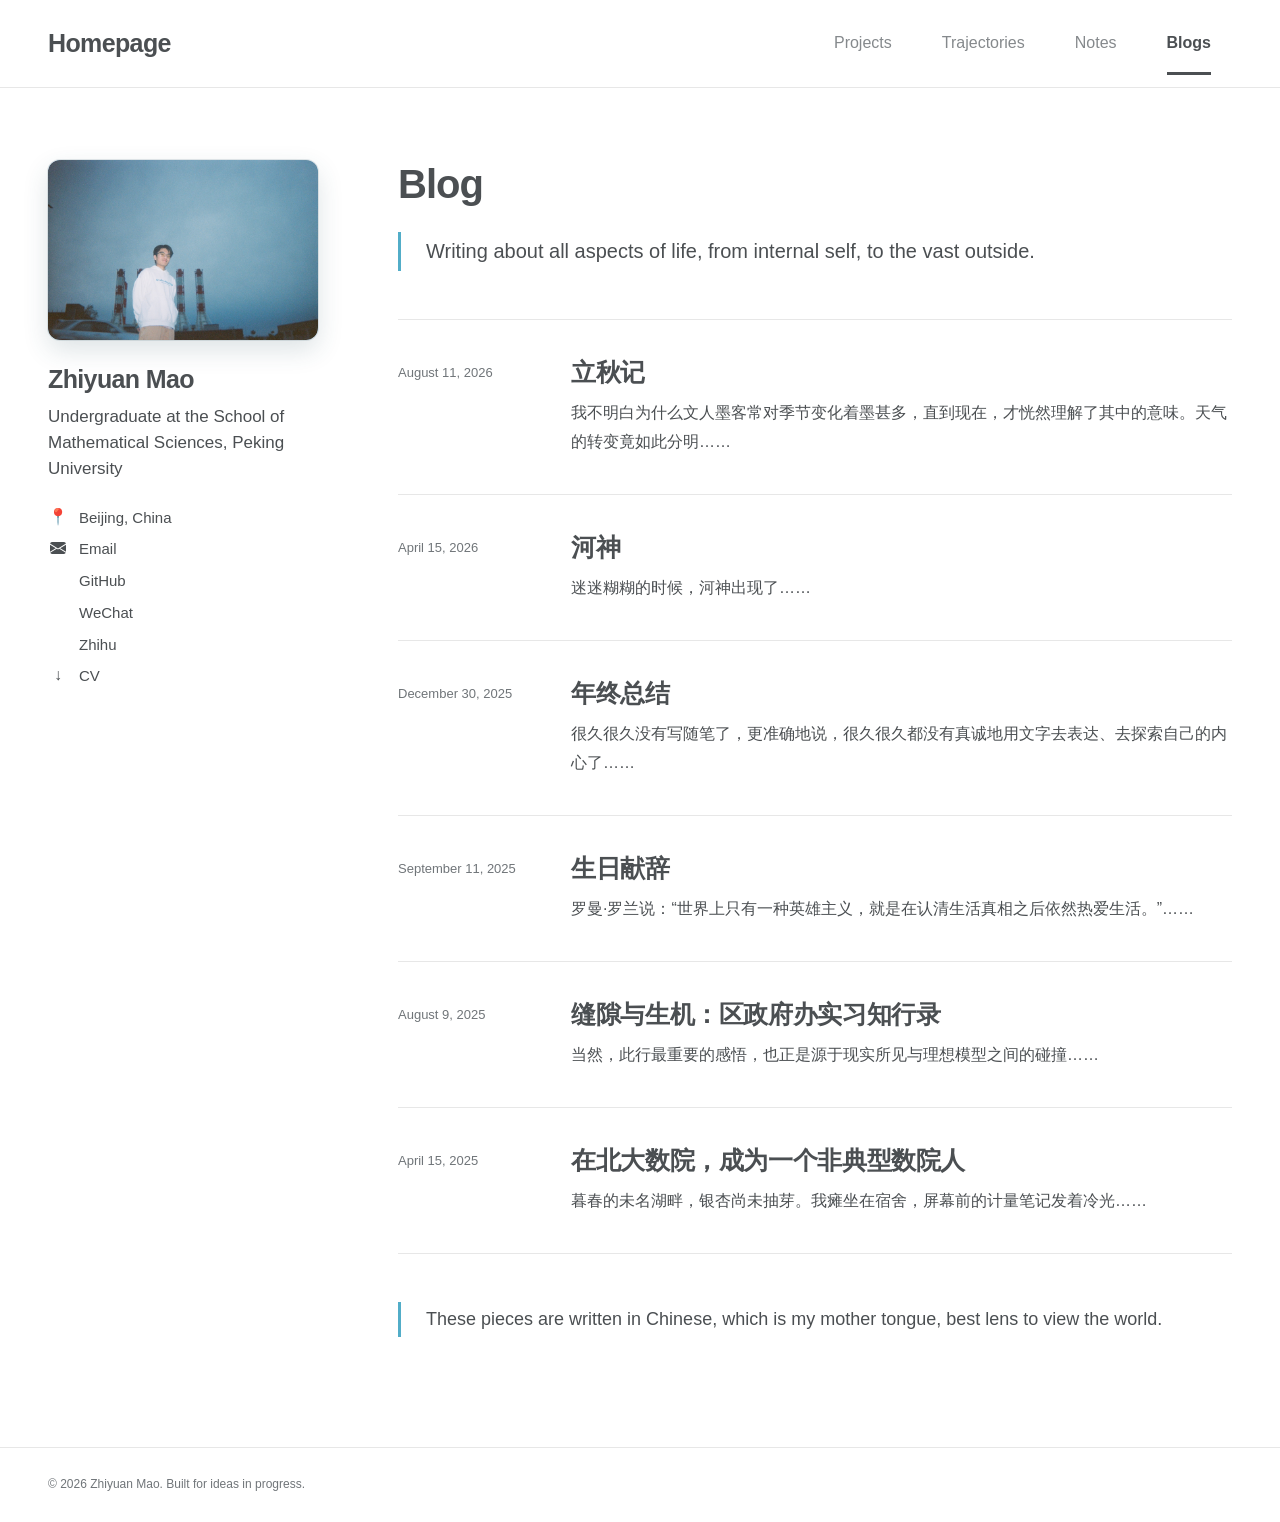
==== commit ac87262f: "Updated profile picture and some details." ====
--- a/blog.html
+++ b/blog.html
@@ -1,6 +1,6 @@
-<!doctype html><html lang="en"><head><meta charset="utf-8"><meta name="viewport" content="width=device-width,initial-scale=1"><meta name="description" content="Essays and blog posts by Zhiyuan Mao."><title>Blogs · Zhiyuan Mao</title><link rel="icon" href="assets/images/site-icon.png" type="image/png"><link rel="apple-touch-icon" href="assets/images/site-icon.png"><link rel="stylesheet" href="styles.css?v=6"><script src="script.js" defer></script></head>
+<!doctype html><html lang="en"><head><meta charset="utf-8"><meta name="viewport" content="width=device-width,initial-scale=1"><meta name="description" content="Essays and blog posts by Zhiyuan Mao."><title>Blogs · Zhiyuan Mao</title><link rel="icon" href="assets/images/site-icon.png" type="image/png"><link rel="apple-touch-icon" href="assets/images/site-icon.png"><link rel="stylesheet" href="styles.css?v=7"><script src="script.js" defer></script></head>
 <body data-page="blog"><a class="skip-link" href="#content">Skip to content</a><header class="site-header"><div class="nav-wrap"><a class="site-name" href="index.html">Homepage</a><nav class="site-nav" id="site-nav"><a href="projects.html" data-nav="projects">Projects</a><a href="trajectories.html" data-nav="trajectories">Trajectories</a><a href="notes.html" data-nav="notes">Notes</a><a href="blog.html" data-nav="blog">Blogs</a></nav></div></header>
-<div class="page-shell"><aside class="profile"><div class="avatar"><img src="assets/images/zhiyuan-sunset.jpg" alt="Zhiyuan Mao at sunset"></div><h1>Zhiyuan Mao</h1><p class="profile-role">Undergraduate at the School of Mathematical Sciences, Peking University</p><ul class="contact-list"><li><span class="contact-symbol" aria-hidden="true">📍</span> Beijing, China</li><li><span class="contact-symbol" aria-hidden="true"><img src="assets/images/email.svg" alt=""></span> <a href="mailto:2300012108@stu.pku.edu.cn">Email</a></li><li><span class="contact-symbol" aria-hidden="true"><img src="https://cdn.simpleicons.org/github/4b4f52" alt=""></span> <a href="https://github.com/maozy-leo" target="_blank" rel="noreferrer">GitHub</a></li><li><span class="contact-symbol" aria-hidden="true"><img src="https://cdn.simpleicons.org/wechat/4b4f52" alt=""></span> <button class="contact-copy" type="button" data-copy="Mzy_2005">WeChat</button></li><li><span class="contact-symbol" aria-hidden="true"><img src="https://cdn.simpleicons.org/zhihu/4b4f52" alt=""></span> <a href="https://www.zhihu.com/people/humble-90-68" target="_blank" rel="noreferrer">Zhihu</a></li><li><span class="contact-symbol" aria-hidden="true">↓</span> <a href="assets/documents/zhiyuan-mao-cv.pdf" target="_blank">CV</a></li></ul></aside>
+<div class="page-shell"><aside class="profile"><div class="avatar"><img src="assets/images/zhiyuan-profile.jpg" alt="Zhiyuan Mao standing outdoors under a blue sky"></div><h1>Zhiyuan Mao</h1><p class="profile-role">Undergraduate at the School of Mathematical Sciences, Peking University</p><ul class="contact-list"><li><span class="contact-symbol" aria-hidden="true">📍</span> Beijing, China</li><li><span class="contact-symbol" aria-hidden="true"><img src="assets/images/email.svg" alt=""></span> <a href="mailto:2300012108@stu.pku.edu.cn">Email</a></li><li><span class="contact-symbol" aria-hidden="true"><img src="https://cdn.simpleicons.org/github/4b4f52" alt=""></span> <a href="https://github.com/maozy-leo" target="_blank" rel="noreferrer">GitHub</a></li><li><span class="contact-symbol" aria-hidden="true"><img src="https://cdn.simpleicons.org/wechat/4b4f52" alt=""></span> <button class="contact-copy" type="button" data-copy="Mzy_2005">WeChat</button></li><li><span class="contact-symbol" aria-hidden="true"><img src="https://cdn.simpleicons.org/zhihu/4b4f52" alt=""></span> <a href="https://www.zhihu.com/people/humble-90-68" target="_blank" rel="noreferrer">Zhihu</a></li><li><span class="contact-symbol" aria-hidden="true">↓</span> <a href="assets/documents/zhiyuan-mao-cv.pdf" target="_blank">CV</a></li></ul></aside>
 <main class="content" id="content"><header class="page-header"><p class="eyebrow">Essays &amp; reflections</p><h1>Blog</h1><p class="lead accent-intro">Writing about all aspects of life, from internal self, to the vast outside.</p></header>
 <div class="post-list">
 <a href="https://mp.weixin.qq.com/s/UsG-Gn15yuizBXa1ISyDGQ" target="_blank" rel="noreferrer"><time datetime="2026-08-11">August 11, 2026</time><div><h2>立秋记</h2><p lang="zh-CN">我不明白为什么文人墨客常对季节变化着墨甚多，直到现在，才恍然理解了其中的意味。天气的转变竟如此分明……</p></div></a>
--- a/styles.css
+++ b/styles.css
@@ -295,6 +295,34 @@
   .site-nav a.active::after { right:5px; bottom:7px; left:5px; }
 }
 
+/* Preserve the profile photograph's original cinematic 3:2 composition. */
+.avatar {
+  width:270px;
+  height:auto;
+  aspect-ratio:6330/4228;
+  border:0;
+  border-radius:12px;
+  outline:0;
+  background:#8fb4c7;
+  box-shadow:0 10px 26px rgba(44,78,96,.16),0 0 0 1px rgba(39,73,90,.12);
+}
+.avatar::before,.avatar::after { content:none; }
+.avatar img { border-radius:inherit; object-fit:contain; }
+
+@media (max-width:1100px) {
+  .avatar { width:230px; height:auto; }
+}
+
+@media (max-width:860px) {
+  .profile { grid-template-columns:180px 1fr; }
+  .avatar { width:180px; height:auto; border-radius:9px; }
+}
+
+@media (max-width:620px) {
+  .profile { grid-template-columns:120px 1fr; }
+  .avatar { width:120px; height:auto; border-radius:7px; }
+}
+
 /* Notes — compact academic archive. */
 body[data-page="notes"] .notes-header { padding-bottom:54px; border-bottom:0; }
 .notes-intro,.accent-intro { margin:0; padding:3px 0 3px 25px; border-left:3px solid var(--blue); font-size:20px; line-height:1.65; }
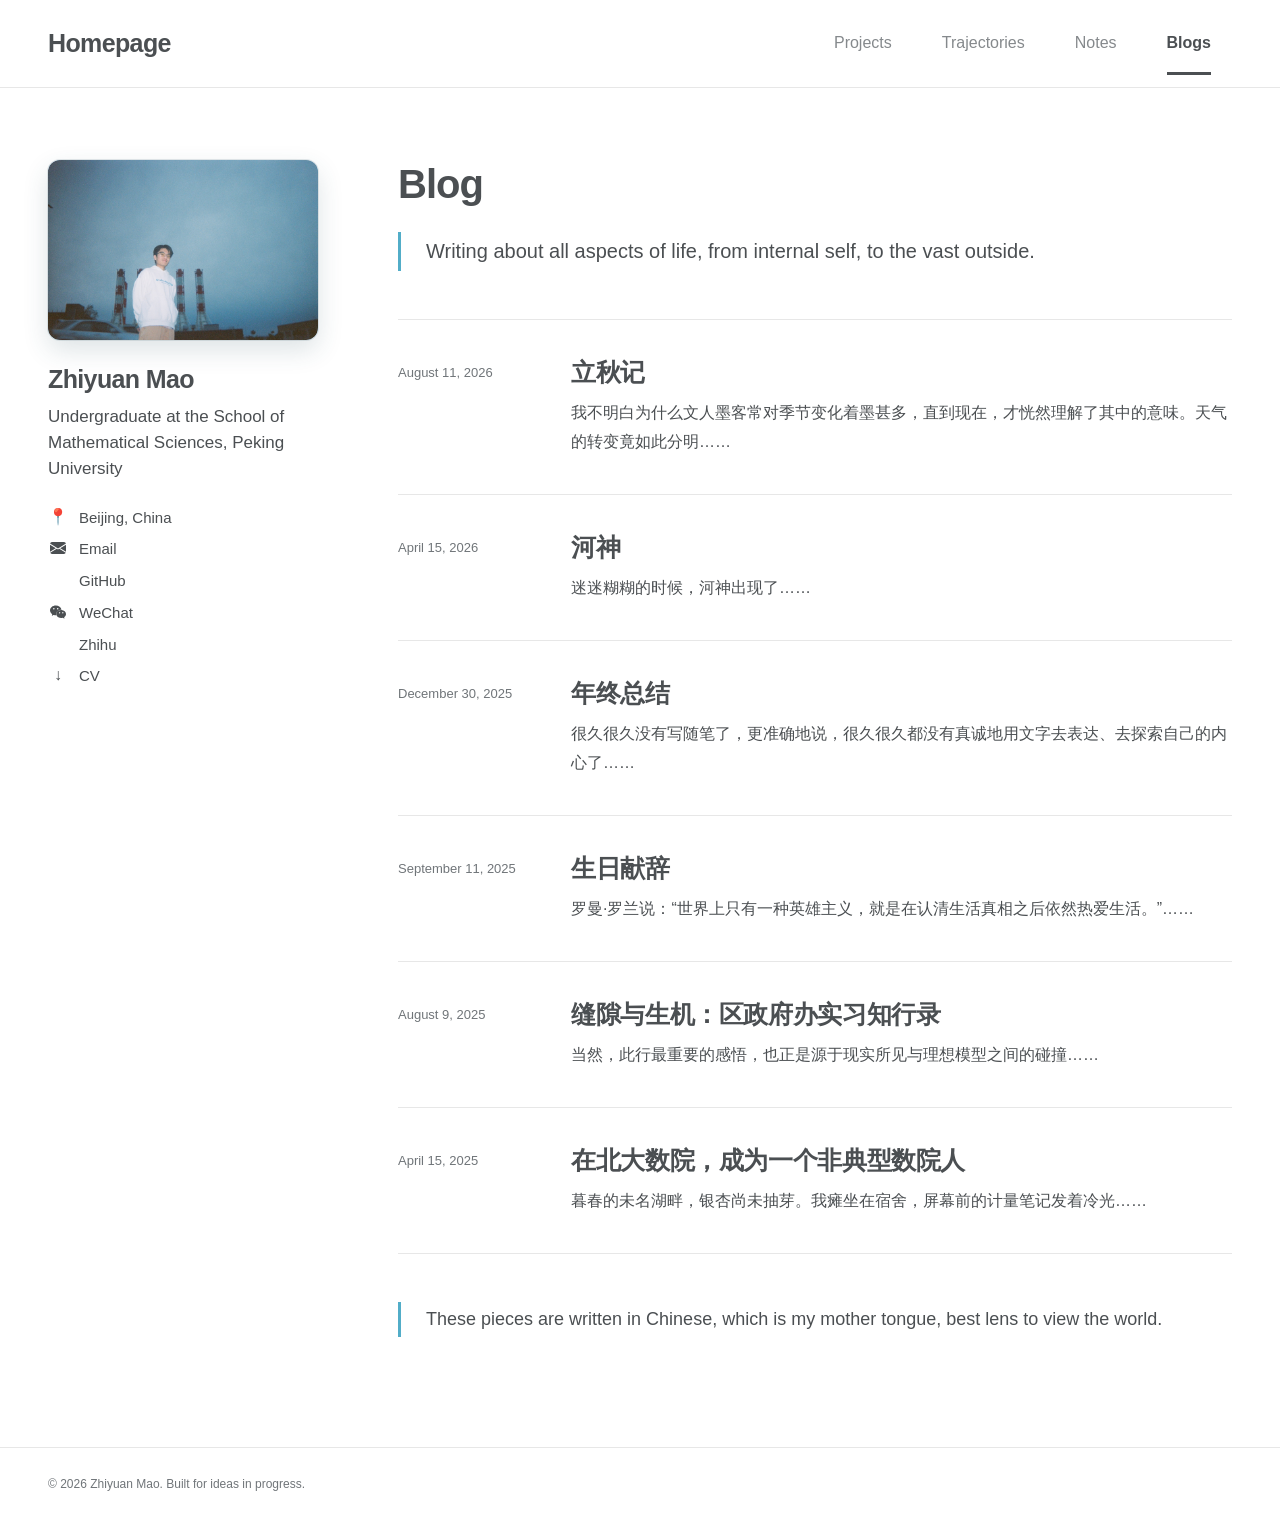
==== commit e8f226ed: "Fix WeChat icon loading" ====
--- a/blog.html
+++ b/blog.html
@@ -1,6 +1,6 @@
 <!doctype html><html lang="en"><head><meta charset="utf-8"><meta name="viewport" content="width=device-width,initial-scale=1"><meta name="description" content="Essays and blog posts by Zhiyuan Mao."><title>Blogs · Zhiyuan Mao</title><link rel="icon" href="assets/images/site-icon.png" type="image/png"><link rel="apple-touch-icon" href="assets/images/site-icon.png"><link rel="stylesheet" href="styles.css?v=7"><script src="script.js" defer></script></head>
 <body data-page="blog"><a class="skip-link" href="#content">Skip to content</a><header class="site-header"><div class="nav-wrap"><a class="site-name" href="index.html">Homepage</a><nav class="site-nav" id="site-nav"><a href="projects.html" data-nav="projects">Projects</a><a href="trajectories.html" data-nav="trajectories">Trajectories</a><a href="notes.html" data-nav="notes">Notes</a><a href="blog.html" data-nav="blog">Blogs</a></nav></div></header>
-<div class="page-shell"><aside class="profile"><div class="avatar"><img src="assets/images/zhiyuan-profile.jpg" alt="Zhiyuan Mao standing outdoors under a blue sky"></div><h1>Zhiyuan Mao</h1><p class="profile-role">Undergraduate at the School of Mathematical Sciences, Peking University</p><ul class="contact-list"><li><span class="contact-symbol" aria-hidden="true">📍</span> Beijing, China</li><li><span class="contact-symbol" aria-hidden="true"><img src="assets/images/email.svg" alt=""></span> <a href="mailto:2300012108@stu.pku.edu.cn">Email</a></li><li><span class="contact-symbol" aria-hidden="true"><img src="https://cdn.simpleicons.org/github/4b4f52" alt=""></span> <a href="https://github.com/maozy-leo" target="_blank" rel="noreferrer">GitHub</a></li><li><span class="contact-symbol" aria-hidden="true"><img src="https://cdn.simpleicons.org/wechat/4b4f52" alt=""></span> <button class="contact-copy" type="button" data-copy="Mzy_2005">WeChat</button></li><li><span class="contact-symbol" aria-hidden="true"><img src="https://cdn.simpleicons.org/zhihu/4b4f52" alt=""></span> <a href="https://www.zhihu.com/people/humble-90-68" target="_blank" rel="noreferrer">Zhihu</a></li><li><span class="contact-symbol" aria-hidden="true">↓</span> <a href="assets/documents/zhiyuan-mao-cv.pdf" target="_blank">CV</a></li></ul></aside>
+<div class="page-shell"><aside class="profile"><div class="avatar"><img src="assets/images/zhiyuan-profile.jpg" alt="Zhiyuan Mao standing outdoors under a blue sky"></div><h1>Zhiyuan Mao</h1><p class="profile-role">Undergraduate at the School of Mathematical Sciences, Peking University</p><ul class="contact-list"><li><span class="contact-symbol" aria-hidden="true">📍</span> Beijing, China</li><li><span class="contact-symbol" aria-hidden="true"><img src="assets/images/email.svg" alt=""></span> <a href="mailto:2300012108@stu.pku.edu.cn">Email</a></li><li><span class="contact-symbol" aria-hidden="true"><img src="https://cdn.simpleicons.org/github/4b4f52" alt=""></span> <a href="https://github.com/maozy-leo" target="_blank" rel="noreferrer">GitHub</a></li><li><span class="contact-symbol" aria-hidden="true"><img src="assets/images/wechat.svg" alt=""></span> <button class="contact-copy" type="button" data-copy="Mzy_2005">WeChat</button></li><li><span class="contact-symbol" aria-hidden="true"><img src="https://cdn.simpleicons.org/zhihu/4b4f52" alt=""></span> <a href="https://www.zhihu.com/people/humble-90-68" target="_blank" rel="noreferrer">Zhihu</a></li><li><span class="contact-symbol" aria-hidden="true">↓</span> <a href="assets/documents/zhiyuan-mao-cv.pdf" target="_blank">CV</a></li></ul></aside>
 <main class="content" id="content"><header class="page-header"><p class="eyebrow">Essays &amp; reflections</p><h1>Blog</h1><p class="lead accent-intro">Writing about all aspects of life, from internal self, to the vast outside.</p></header>
 <div class="post-list">
 <a href="https://mp.weixin.qq.com/s/UsG-Gn15yuizBXa1ISyDGQ" target="_blank" rel="noreferrer"><time datetime="2026-08-11">August 11, 2026</time><div><h2>立秋记</h2><p lang="zh-CN">我不明白为什么文人墨客常对季节变化着墨甚多，直到现在，才恍然理解了其中的意味。天气的转变竟如此分明……</p></div></a>
